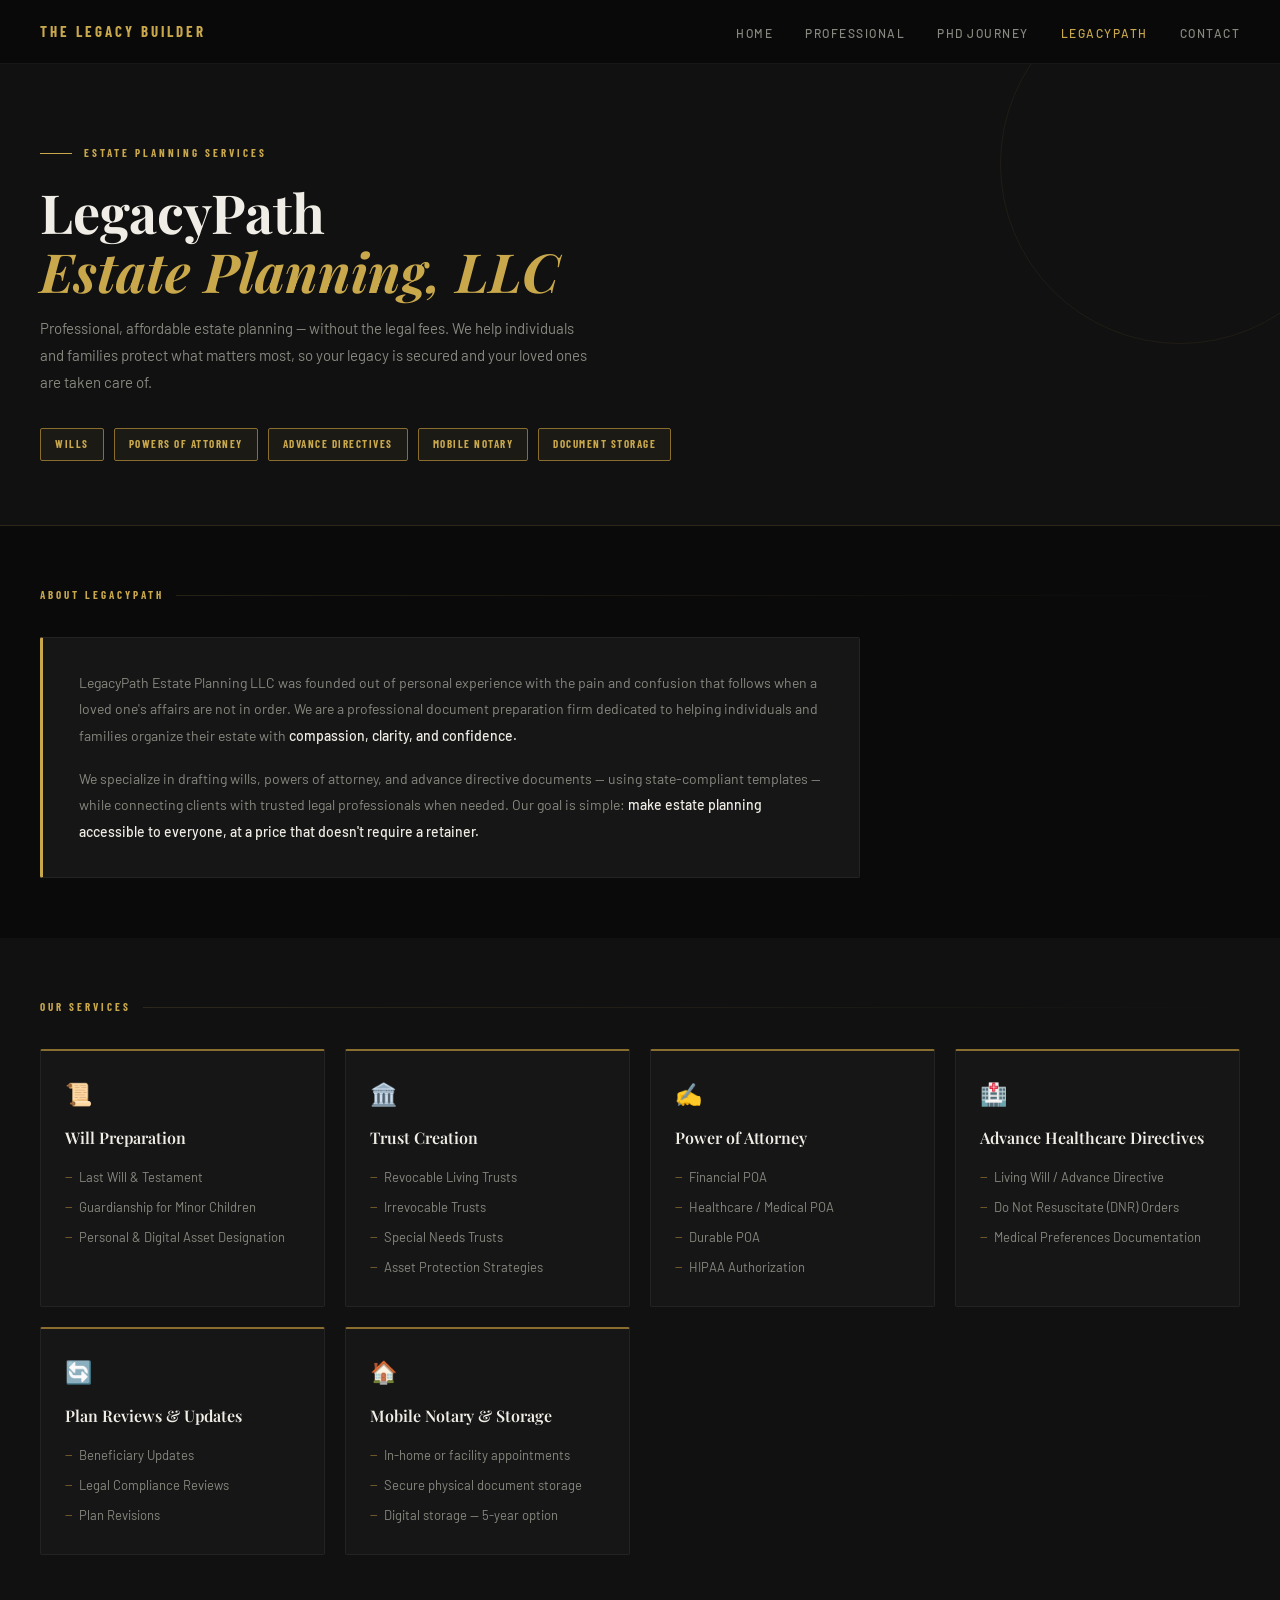
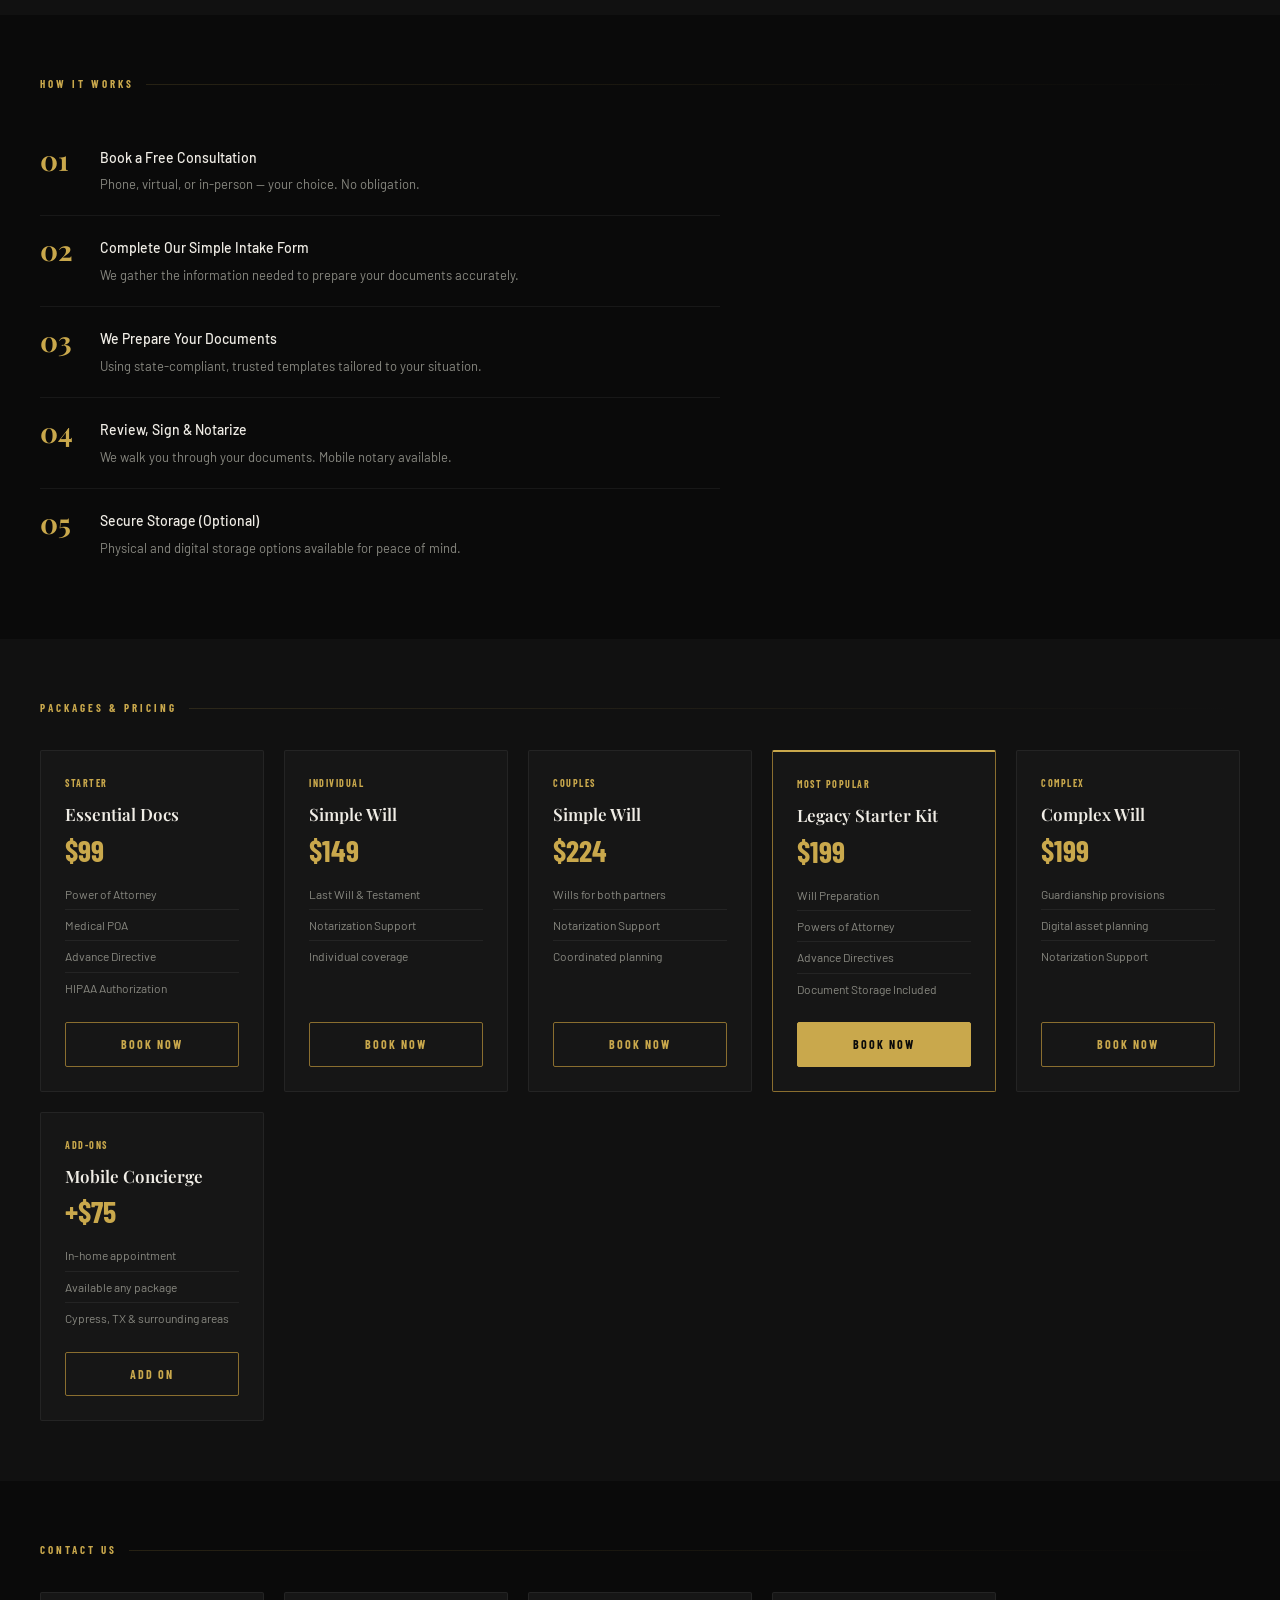
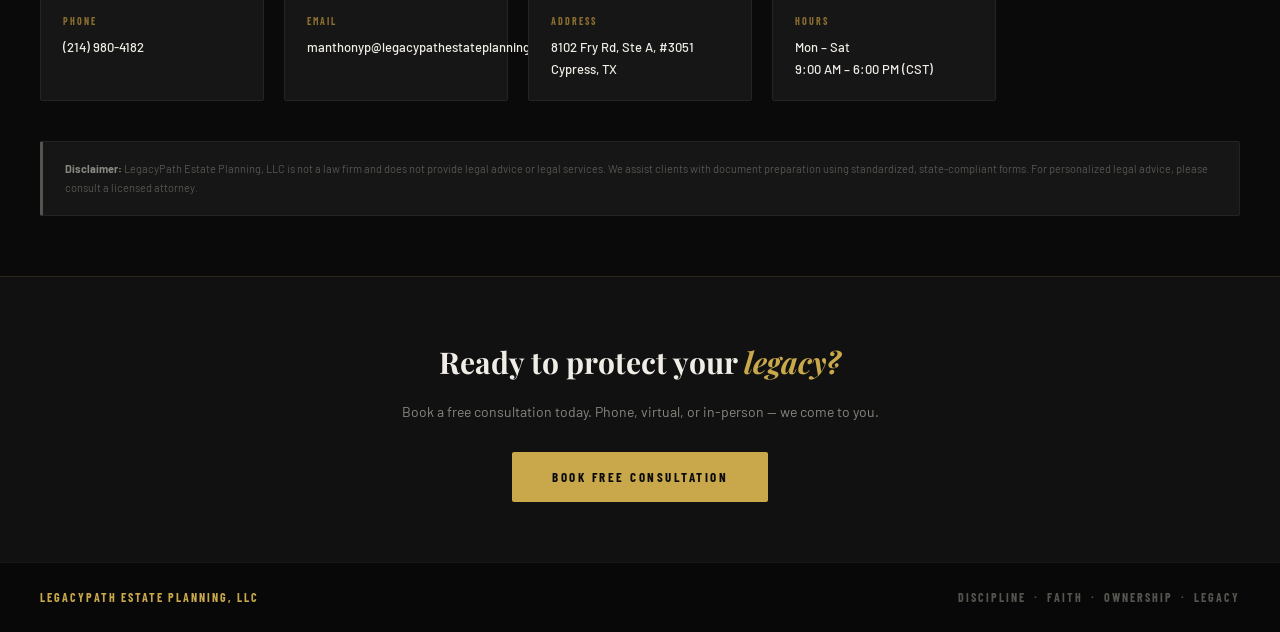
==== legacypath-section.html @ d52eb3ca "Add files via upload" ====
<!DOCTYPE html>
<html lang="en">
<head>
<meta charset="UTF-8"/>
<meta name="viewport" content="width=device-width, initial-scale=1.0"/>
<title>LegacyPath Estate Planning — Michael Parker | The Legacy Builder</title>
<link href="https://fonts.googleapis.com/css2?family=Playfair+Display:ital,wght@0,600;0,700;1,700&family=Barlow:wght@300;400;500;600&family=Barlow+Condensed:wght@500;700&display=swap" rel="stylesheet"/>
<style>
  *, *::before, *::after { box-sizing: border-box; margin: 0; padding: 0; }

  :root {
    --bg: #0A0A0A;
    --bg2: #111111;
    --bg3: #161616;
    --gold: #C9A84C;
    --gold-dim: #8A6E2F;
    --white: #F0EDE6;
    --gray: #888880;
    --gray-dim: #555550;
    --border: rgba(201,168,76,0.15);
    --border-dim: rgba(255,255,255,0.06);
    --green: #1D9E75;
    --blue: #378ADD;
  }

  body {
    background: var(--bg);
    color: var(--white);
    font-family: 'Barlow', sans-serif;
    font-weight: 400;
    line-height: 1.7;
    -webkit-font-smoothing: antialiased;
  }

  /* ── NAV ── */
  nav {
    position: sticky; top: 0; z-index: 100;
    background: rgba(10,10,10,0.96);
    border-bottom: 1px solid var(--border-dim);
    padding: 0 40px;
    display: flex; align-items: center; justify-content: space-between;
    height: 64px;
    backdrop-filter: blur(8px);
  }
  .nav-brand {
    font-family: 'Barlow Condensed', sans-serif;
    font-size: 15px; font-weight: 700;
    letter-spacing: 3px; color: var(--gold);
    text-decoration: none; text-transform: uppercase;
  }
  .nav-links { display: flex; gap: 32px; list-style: none; }
  .nav-links a {
    font-size: 12px; font-weight: 500; letter-spacing: 1.5px;
    text-transform: uppercase; color: var(--gray);
    text-decoration: none; transition: color 0.2s;
  }
  .nav-links a:hover, .nav-links a.active { color: var(--gold); }

  /* ── HERO ── */
  .hero {
    background: var(--bg2);
    border-bottom: 1px solid var(--border);
    padding: 80px 40px 64px;
    position: relative; overflow: hidden;
  }
  .hero::before {
    content: '';
    position: absolute; top: -80px; right: -80px;
    width: 360px; height: 360px; border-radius: 50%;
    border: 1px solid rgba(201,168,76,0.08);
    pointer-events: none;
  }
  .eyebrow {
    display: flex; align-items: center; gap: 12px; margin-bottom: 20px;
  }
  .eyebrow span { display: block; width: 32px; height: 1px; background: var(--gold); }
  .eyebrow p {
    font-family: 'Barlow Condensed', sans-serif;
    font-size: 11px; font-weight: 700;
    letter-spacing: 3px; text-transform: uppercase; color: var(--gold);
  }
  .hero h1 {
    font-family: 'Playfair Display', serif;
    font-size: clamp(32px, 5vw, 54px);
    font-weight: 700; line-height: 1.1;
    color: var(--white); margin-bottom: 14px;
  }
  .hero h1 em { font-style: italic; color: var(--gold); }
  .hero-sub {
    font-size: 15px; color: var(--gray);
    max-width: 560px; margin-bottom: 32px; line-height: 1.8;
  }
  .hero-pills { display: flex; flex-wrap: wrap; gap: 10px; }
  .pill {
    font-family: 'Barlow Condensed', sans-serif;
    font-size: 11px; font-weight: 700;
    letter-spacing: 1.5px; text-transform: uppercase;
    padding: 6px 14px; border-radius: 2px;
    color: var(--gold); border: 1px solid var(--gold-dim);
    background: rgba(201,168,76,0.06);
  }

  /* ── SECTIONS ── */
  .section { padding: 60px 40px; }
  .section-alt { background: var(--bg2); }
  .section-label {
    font-family: 'Barlow Condensed', sans-serif;
    font-size: 11px; font-weight: 700;
    letter-spacing: 3px; text-transform: uppercase;
    color: var(--gold); margin-bottom: 32px;
    display: flex; align-items: center; gap: 12px;
  }
  .section-label::after {
    content: ''; flex: 1; height: 1px;
    background: linear-gradient(to right, var(--border), transparent);
  }

  /* ── ABOUT ── */
  .about-card {
    background: var(--bg3);
    border: 1px solid var(--border-dim);
    border-left: 3px solid var(--gold);
    padding: 32px 36px;
    border-radius: 2px;
    max-width: 820px;
  }
  .about-card p {
    font-size: 14px; color: var(--gray); line-height: 1.9;
    margin-bottom: 16px;
  }
  .about-card p:last-child { margin-bottom: 0; }
  .about-card strong { color: var(--white); font-weight: 500; }

  /* ── SERVICES GRID ── */
  .services-grid {
    display: grid;
    grid-template-columns: repeat(auto-fill, minmax(260px, 1fr));
    gap: 20px;
  }
  .service-card {
    background: var(--bg3);
    border: 1px solid var(--border-dim);
    border-top: 2px solid var(--gold-dim);
    padding: 24px;
    border-radius: 2px;
    transition: border-top-color 0.2s;
  }
  .service-card:hover { border-top-color: var(--gold); }
  .service-icon { font-size: 22px; margin-bottom: 12px; display: block; }
  .service-card h3 {
    font-family: 'Playfair Display', serif;
    font-size: 16px; font-weight: 600;
    color: var(--white); margin-bottom: 10px;
  }
  .service-card ul { list-style: none; }
  .service-card ul li {
    font-size: 13px; color: var(--gray);
    padding: 4px 0 4px 14px;
    position: relative;
  }
  .service-card ul li::before {
    content: '—'; position: absolute; left: 0;
    color: var(--gold-dim); font-size: 11px;
    top: 6px;
  }

  /* ── HOW IT WORKS ── */
  .steps { display: flex; flex-direction: column; gap: 0; max-width: 680px; }
  .step {
    display: flex; gap: 24px; align-items: flex-start;
    padding: 20px 0;
    border-bottom: 1px solid var(--border-dim);
  }
  .step:last-child { border-bottom: none; }
  .step-num {
    font-family: 'Playfair Display', serif;
    font-size: 28px; font-weight: 700;
    color: var(--gold); min-width: 36px;
    line-height: 1;
  }
  .step-text { }
  .step-title {
    font-size: 14px; font-weight: 500;
    color: var(--white); margin-bottom: 4px;
  }
  .step-desc { font-size: 13px; color: var(--gray); }

  /* ── PACKAGES ── */
  .packages-grid {
    display: grid;
    grid-template-columns: repeat(auto-fill, minmax(220px, 1fr));
    gap: 20px;
  }
  .pkg-card {
    background: var(--bg3);
    border: 1px solid var(--border-dim);
    padding: 24px;
    border-radius: 2px;
    display: flex; flex-direction: column;
  }
  .pkg-card.featured {
    border-color: var(--gold-dim);
    border-top: 2px solid var(--gold);
  }
  .pkg-badge {
    font-family: 'Barlow Condensed', sans-serif;
    font-size: 10px; font-weight: 700;
    letter-spacing: 1.5px; text-transform: uppercase;
    color: var(--gold); margin-bottom: 8px;
  }
  .pkg-name {
    font-family: 'Playfair Display', serif;
    font-size: 17px; font-weight: 600;
    color: var(--white); margin-bottom: 6px;
  }
  .pkg-price {
    font-family: 'Barlow Condensed', sans-serif;
    font-size: 30px; font-weight: 700;
    color: var(--gold); line-height: 1;
    margin-bottom: 14px;
  }
  .pkg-price span {
    font-size: 14px; color: var(--gray); font-weight: 400;
  }
  .pkg-list { list-style: none; flex: 1; }
  .pkg-list li {
    font-size: 12px; color: var(--gray);
    padding: 5px 0;
    border-bottom: 1px solid var(--border-dim);
  }
  .pkg-list li:last-child { border-bottom: none; }
  .pkg-btn {
    display: block; margin-top: 18px;
    font-family: 'Barlow Condensed', sans-serif;
    font-size: 12px; font-weight: 700;
    letter-spacing: 2px; text-transform: uppercase;
    text-align: center; padding: 11px;
    text-decoration: none; border-radius: 2px;
    transition: opacity 0.2s;
  }
  .pkg-btn-outline {
    color: var(--gold); border: 1px solid var(--gold-dim);
    background: transparent;
  }
  .pkg-btn-filled {
    color: var(--bg); background: var(--gold); border: 1px solid var(--gold);
  }
  .pkg-btn:hover { opacity: 0.8; }

  /* ── CONTACT INFO ── */
  .contact-grid {
    display: grid;
    grid-template-columns: repeat(auto-fill, minmax(220px, 1fr));
    gap: 20px; margin-bottom: 36px;
  }
  .contact-card {
    background: var(--bg3);
    border: 1px solid var(--border-dim);
    padding: 20px 22px;
    border-radius: 2px;
  }
  .contact-label {
    font-family: 'Barlow Condensed', sans-serif;
    font-size: 10px; font-weight: 700;
    letter-spacing: 2px; text-transform: uppercase;
    color: var(--gold-dim); margin-bottom: 6px;
  }
  .contact-val {
    font-size: 13px; color: var(--white); font-weight: 500;
  }
  .contact-val a { color: var(--white); text-decoration: none; }
  .contact-val a:hover { color: var(--gold); }

  /* ── DISCLAIMER ── */
  .disclaimer {
    background: var(--bg3);
    border: 1px solid var(--border-dim);
    border-left: 3px solid var(--gray-dim);
    padding: 18px 22px;
    border-radius: 2px;
    margin-top: 40px;
  }
  .disclaimer p {
    font-size: 11px; color: var(--gray-dim); line-height: 1.7;
  }

  /* ── CTA ── */
  .cta-band {
    background: var(--bg2);
    border-top: 1px solid var(--border);
    padding: 60px 40px;
    text-align: center;
  }
  .cta-band h3 {
    font-family: 'Playfair Display', serif;
    font-size: 30px; color: var(--white); margin-bottom: 12px;
  }
  .cta-band h3 em { font-style: italic; color: var(--gold); }
  .cta-band p { font-size: 14px; color: var(--gray); margin-bottom: 28px; }
  .cta-btn {
    display: inline-block;
    font-family: 'Barlow Condensed', sans-serif;
    font-size: 13px; font-weight: 700;
    letter-spacing: 2.5px; text-transform: uppercase;
    color: var(--bg); background: var(--gold);
    padding: 14px 40px; text-decoration: none;
    border-radius: 2px; transition: opacity 0.2s;
  }
  .cta-btn:hover { opacity: 0.85; }

  /* ── FOOTER ── */
  footer {
    background: #080808;
    border-top: 1px solid var(--border-dim);
    padding: 24px 40px;
    display: flex; justify-content: space-between; align-items: center;
    flex-wrap: wrap; gap: 12px;
  }
  footer p {
    font-family: 'Barlow Condensed', sans-serif;
    font-size: 12px; font-weight: 700;
    letter-spacing: 2px; text-transform: uppercase;
  }
  footer .brand { color: var(--gold); }
  footer .tagline { color: var(--gray-dim); }

  /* ── RESPONSIVE ── */
  @media (max-width: 700px) {
    nav { padding: 0 20px; }
    .nav-links { display: none; }
    .hero, .section, .cta-band, footer { padding-left: 20px; padding-right: 20px; }
  }

  /* ── FADE IN ── */
  .fade-in { opacity: 0; transform: translateY(16px); transition: opacity 0.5s ease, transform 0.5s ease; }
  .fade-in.visible { opacity: 1; transform: translateY(0); }
</style>
</head>
<body>

<!-- NAV -->
<nav>
  <a class="nav-brand" href="https://www.mpthelegacybuilder.com">The Legacy Builder</a>
  <ul class="nav-links">
    <li><a href="https://www.mpthelegacybuilder.com">Home</a></li>
    <li><a href="professional.html">Professional</a></li>
    <li><a href="phd.html">PhD Journey</a></li>
    <li><a href="#" class="active">LegacyPath</a></li>
    <li><a href="mailto:manthonyp@legacypathestateplanning.com">Contact</a></li>
  </ul>
</nav>

<!-- HERO -->
<section class="hero fade-in">
  <div class="eyebrow">
    <span></span>
    <p>Estate Planning Services</p>
  </div>
  <h1>LegacyPath<br><em>Estate Planning, LLC</em></h1>
  <p class="hero-sub">
    Professional, affordable estate planning — without the legal fees. We help individuals and families protect what matters most, so your legacy is secured and your loved ones are taken care of.
  </p>
  <div class="hero-pills">
    <span class="pill">Wills</span>
    <span class="pill">Powers of Attorney</span>
    <span class="pill">Advance Directives</span>
    <span class="pill">Mobile Notary</span>
    <span class="pill">Document Storage</span>
  </div>
</section>

<!-- ABOUT -->
<section class="section fade-in">
  <div class="section-label">About LegacyPath</div>
  <div class="about-card">
    <p>LegacyPath Estate Planning LLC was founded out of personal experience with the pain and confusion that follows when a loved one's affairs are not in order. We are a professional document preparation firm dedicated to helping individuals and families organize their estate with <strong>compassion, clarity, and confidence.</strong></p>
    <p>We specialize in drafting wills, powers of attorney, and advance directive documents — using state-compliant templates — while connecting clients with trusted legal professionals when needed. Our goal is simple: <strong>make estate planning accessible to everyone, at a price that doesn't require a retainer.</strong></p>
  </div>
</section>

<!-- SERVICES -->
<section class="section section-alt fade-in">
  <div class="section-label">Our Services</div>
  <div class="services-grid">

    <div class="service-card">
      <span class="service-icon">📜</span>
      <h3>Will Preparation</h3>
      <ul>
        <li>Last Will & Testament</li>
        <li>Guardianship for Minor Children</li>
        <li>Personal & Digital Asset Designation</li>
      </ul>
    </div>

    <div class="service-card">
      <span class="service-icon">🏛️</span>
      <h3>Trust Creation</h3>
      <ul>
        <li>Revocable Living Trusts</li>
        <li>Irrevocable Trusts</li>
        <li>Special Needs Trusts</li>
        <li>Asset Protection Strategies</li>
      </ul>
    </div>

    <div class="service-card">
      <span class="service-icon">✍️</span>
      <h3>Power of Attorney</h3>
      <ul>
        <li>Financial POA</li>
        <li>Healthcare / Medical POA</li>
        <li>Durable POA</li>
        <li>HIPAA Authorization</li>
      </ul>
    </div>

    <div class="service-card">
      <span class="service-icon">🏥</span>
      <h3>Advance Healthcare Directives</h3>
      <ul>
        <li>Living Will / Advance Directive</li>
        <li>Do Not Resuscitate (DNR) Orders</li>
        <li>Medical Preferences Documentation</li>
      </ul>
    </div>

    <div class="service-card">
      <span class="service-icon">🔄</span>
      <h3>Plan Reviews & Updates</h3>
      <ul>
        <li>Beneficiary Updates</li>
        <li>Legal Compliance Reviews</li>
        <li>Plan Revisions</li>
      </ul>
    </div>

    <div class="service-card">
      <span class="service-icon">🏠</span>
      <h3>Mobile Notary & Storage</h3>
      <ul>
        <li>In-home or facility appointments</li>
        <li>Secure physical document storage</li>
        <li>Digital storage — 5-year option</li>
      </ul>
    </div>

  </div>
</section>

<!-- HOW IT WORKS -->
<section class="section fade-in">
  <div class="section-label">How It Works</div>
  <div class="steps">
    <div class="step">
      <div class="step-num">01</div>
      <div class="step-text">
        <div class="step-title">Book a Free Consultation</div>
        <div class="step-desc">Phone, virtual, or in-person — your choice. No obligation.</div>
      </div>
    </div>
    <div class="step">
      <div class="step-num">02</div>
      <div class="step-text">
        <div class="step-title">Complete Our Simple Intake Form</div>
        <div class="step-desc">We gather the information needed to prepare your documents accurately.</div>
      </div>
    </div>
    <div class="step">
      <div class="step-num">03</div>
      <div class="step-text">
        <div class="step-title">We Prepare Your Documents</div>
        <div class="step-desc">Using state-compliant, trusted templates tailored to your situation.</div>
      </div>
    </div>
    <div class="step">
      <div class="step-num">04</div>
      <div class="step-text">
        <div class="step-title">Review, Sign & Notarize</div>
        <div class="step-desc">We walk you through your documents. Mobile notary available.</div>
      </div>
    </div>
    <div class="step">
      <div class="step-num">05</div>
      <div class="step-text">
        <div class="step-title">Secure Storage (Optional)</div>
        <div class="step-desc">Physical and digital storage options available for peace of mind.</div>
      </div>
    </div>
  </div>
</section>

<!-- PACKAGES -->
<section class="section section-alt fade-in">
  <div class="section-label">Packages & Pricing</div>
  <div class="packages-grid">

    <div class="pkg-card">
      <div class="pkg-badge">Starter</div>
      <div class="pkg-name">Essential Docs</div>
      <div class="pkg-price">$99</div>
      <ul class="pkg-list">
        <li>Power of Attorney</li>
        <li>Medical POA</li>
        <li>Advance Directive</li>
        <li>HIPAA Authorization</li>
      </ul>
      <a href="mailto:manthonyp@legacypathestateplanning.com?subject=Appointment Request — Essential Docs" class="pkg-btn pkg-btn-outline">Book Now</a>
    </div>

    <div class="pkg-card">
      <div class="pkg-badge">Individual</div>
      <div class="pkg-name">Simple Will</div>
      <div class="pkg-price">$149</div>
      <ul class="pkg-list">
        <li>Last Will & Testament</li>
        <li>Notarization Support</li>
        <li>Individual coverage</li>
      </ul>
      <a href="mailto:manthonyp@legacypathestateplanning.com?subject=Appointment Request — Simple Will Individual" class="pkg-btn pkg-btn-outline">Book Now</a>
    </div>

    <div class="pkg-card">
      <div class="pkg-badge">Couples</div>
      <div class="pkg-name">Simple Will</div>
      <div class="pkg-price">$224</div>
      <ul class="pkg-list">
        <li>Wills for both partners</li>
        <li>Notarization Support</li>
        <li>Coordinated planning</li>
      </ul>
      <a href="mailto:manthonyp@legacypathestateplanning.com?subject=Appointment Request — Simple Will Couples" class="pkg-btn pkg-btn-outline">Book Now</a>
    </div>

    <div class="pkg-card featured">
      <div class="pkg-badge">Most Popular</div>
      <div class="pkg-name">Legacy Starter Kit</div>
      <div class="pkg-price">$199</div>
      <ul class="pkg-list">
        <li>Will Preparation</li>
        <li>Powers of Attorney</li>
        <li>Advance Directives</li>
        <li>Document Storage Included</li>
      </ul>
      <a href="mailto:manthonyp@legacypathestateplanning.com?subject=Appointment Request — Legacy Starter Kit" class="pkg-btn pkg-btn-filled">Book Now</a>
    </div>

    <div class="pkg-card">
      <div class="pkg-badge">Complex</div>
      <div class="pkg-name">Complex Will</div>
      <div class="pkg-price">$199</div>
      <ul class="pkg-list">
        <li>Guardianship provisions</li>
        <li>Digital asset planning</li>
        <li>Notarization Support</li>
      </ul>
      <a href="mailto:manthonyp@legacypathestateplanning.com?subject=Appointment Request — Complex Will" class="pkg-btn pkg-btn-outline">Book Now</a>
    </div>

    <div class="pkg-card">
      <div class="pkg-badge">Add-Ons</div>
      <div class="pkg-name">Mobile Concierge</div>
      <div class="pkg-price">+$75</div>
      <ul class="pkg-list">
        <li>In-home appointment</li>
        <li>Available any package</li>
        <li>Cypress, TX & surrounding areas</li>
      </ul>
      <a href="mailto:manthonyp@legacypathestateplanning.com?subject=Appointment Request — Mobile Concierge Add-On" class="pkg-btn pkg-btn-outline">Add On</a>
    </div>

  </div>
</section>

<!-- CONTACT -->
<section class="section fade-in">
  <div class="section-label">Contact Us</div>
  <div class="contact-grid">
    <div class="contact-card">
      <div class="contact-label">Phone</div>
      <div class="contact-val"><a href="tel:2149804182">(214) 980-4182</a></div>
    </div>
    <div class="contact-card">
      <div class="contact-label">Email</div>
      <div class="contact-val"><a href="mailto:manthonyp@legacypathestateplanning.com">manthonyp@legacypathestateplanning.com</a></div>
    </div>
    <div class="contact-card">
      <div class="contact-label">Address</div>
      <div class="contact-val">8102 Fry Rd, Ste A, #3051<br>Cypress, TX</div>
    </div>
    <div class="contact-card">
      <div class="contact-label">Hours</div>
      <div class="contact-val">Mon – Sat<br>9:00 AM – 6:00 PM (CST)</div>
    </div>
  </div>

  <div class="disclaimer">
    <p><strong style="color:var(--gray);">Disclaimer:</strong> LegacyPath Estate Planning, LLC is not a law firm and does not provide legal advice or legal services. We assist clients with document preparation using standardized, state-compliant forms. For personalized legal advice, please consult a licensed attorney.</p>
  </div>
</section>

<!-- CTA -->
<div class="cta-band fade-in">
  <h3>Ready to protect your <em>legacy?</em></h3>
  <p>Book a free consultation today. Phone, virtual, or in-person — we come to you.</p>
  <a class="cta-btn" href="mailto:manthonyp@legacypathestateplanning.com?subject=Free Consultation Request">Book Free Consultation</a>
</div>

<!-- FOOTER -->
<footer>
  <p class="brand">LegacyPath Estate Planning, LLC</p>
  <p class="tagline">Discipline &nbsp;·&nbsp; Faith &nbsp;·&nbsp; Ownership &nbsp;·&nbsp; Legacy</p>
</footer>

<script>
  const observer = new IntersectionObserver((entries) => {
    entries.forEach(e => { if (e.isIntersecting) e.target.classList.add('visible'); });
  }, { threshold: 0.1 });
  document.querySelectorAll('.fade-in').forEach(el => observer.observe(el));
</script>

</body>
</html>
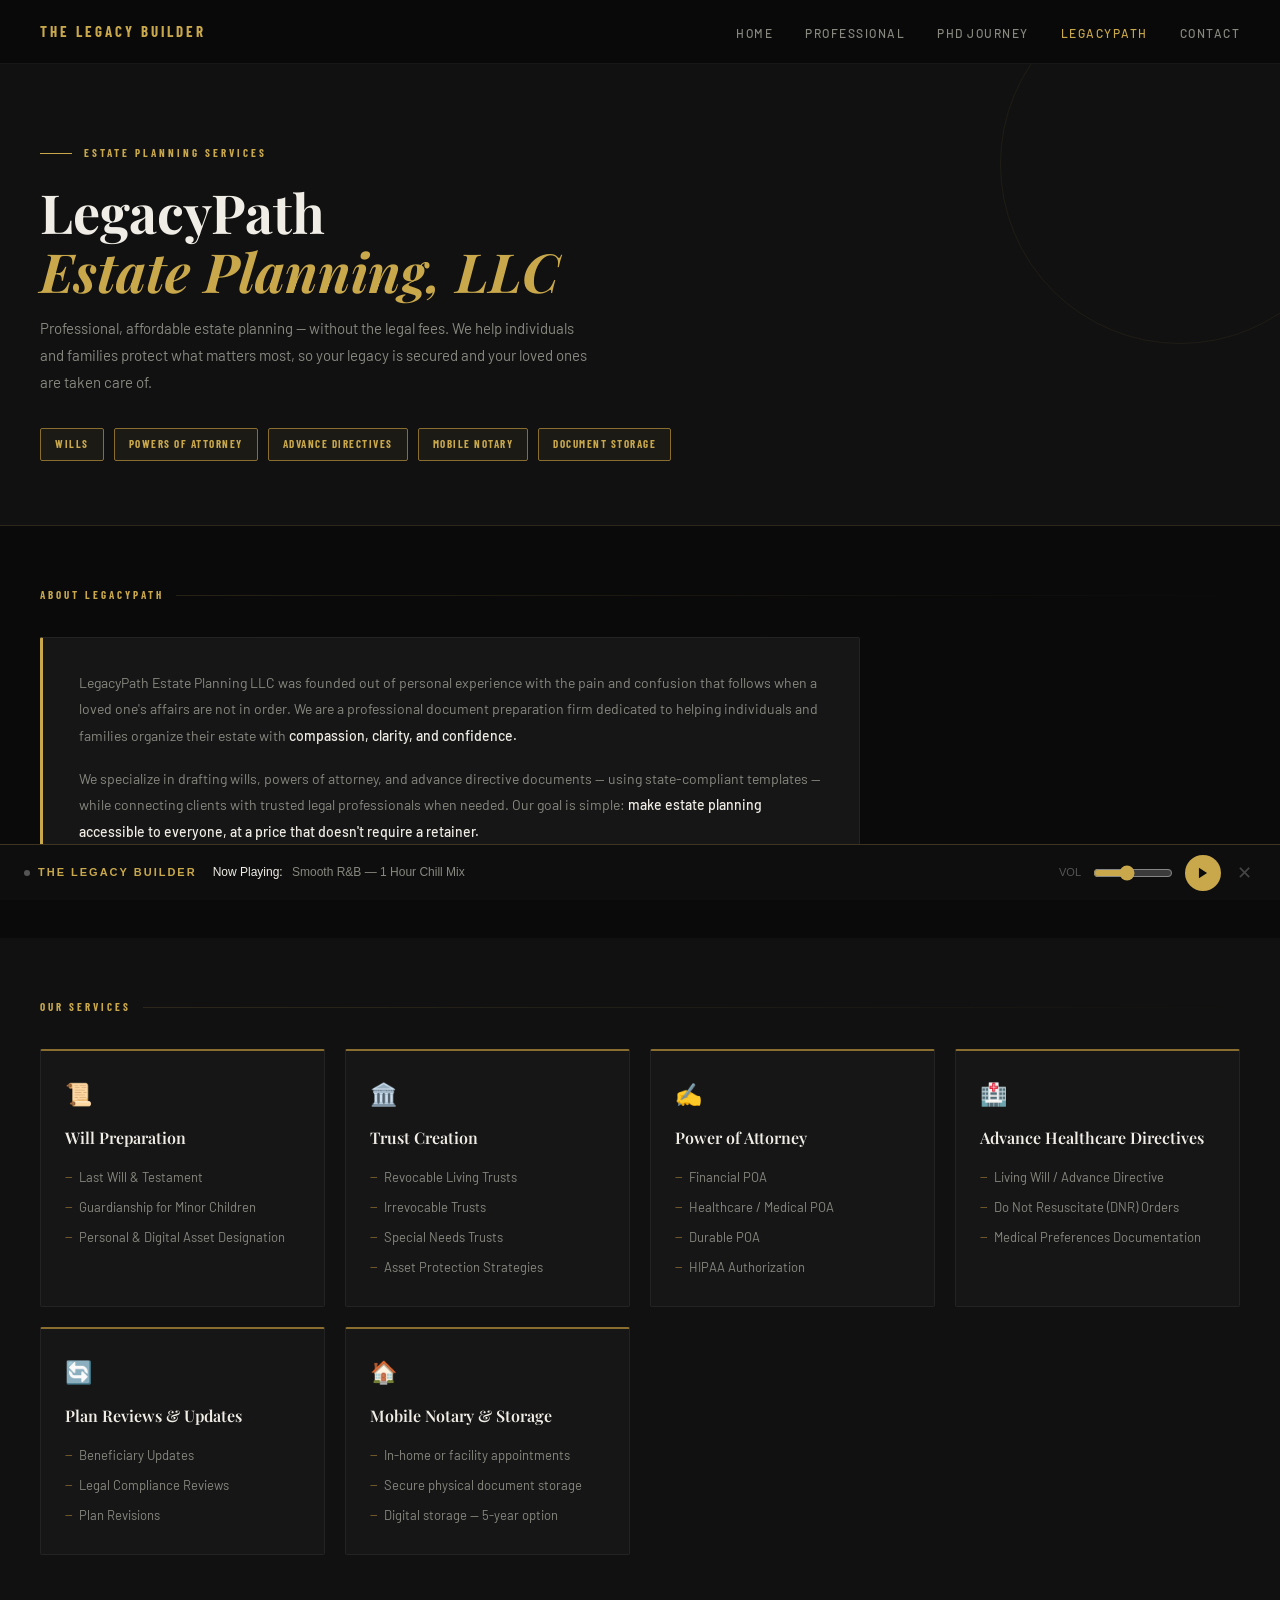
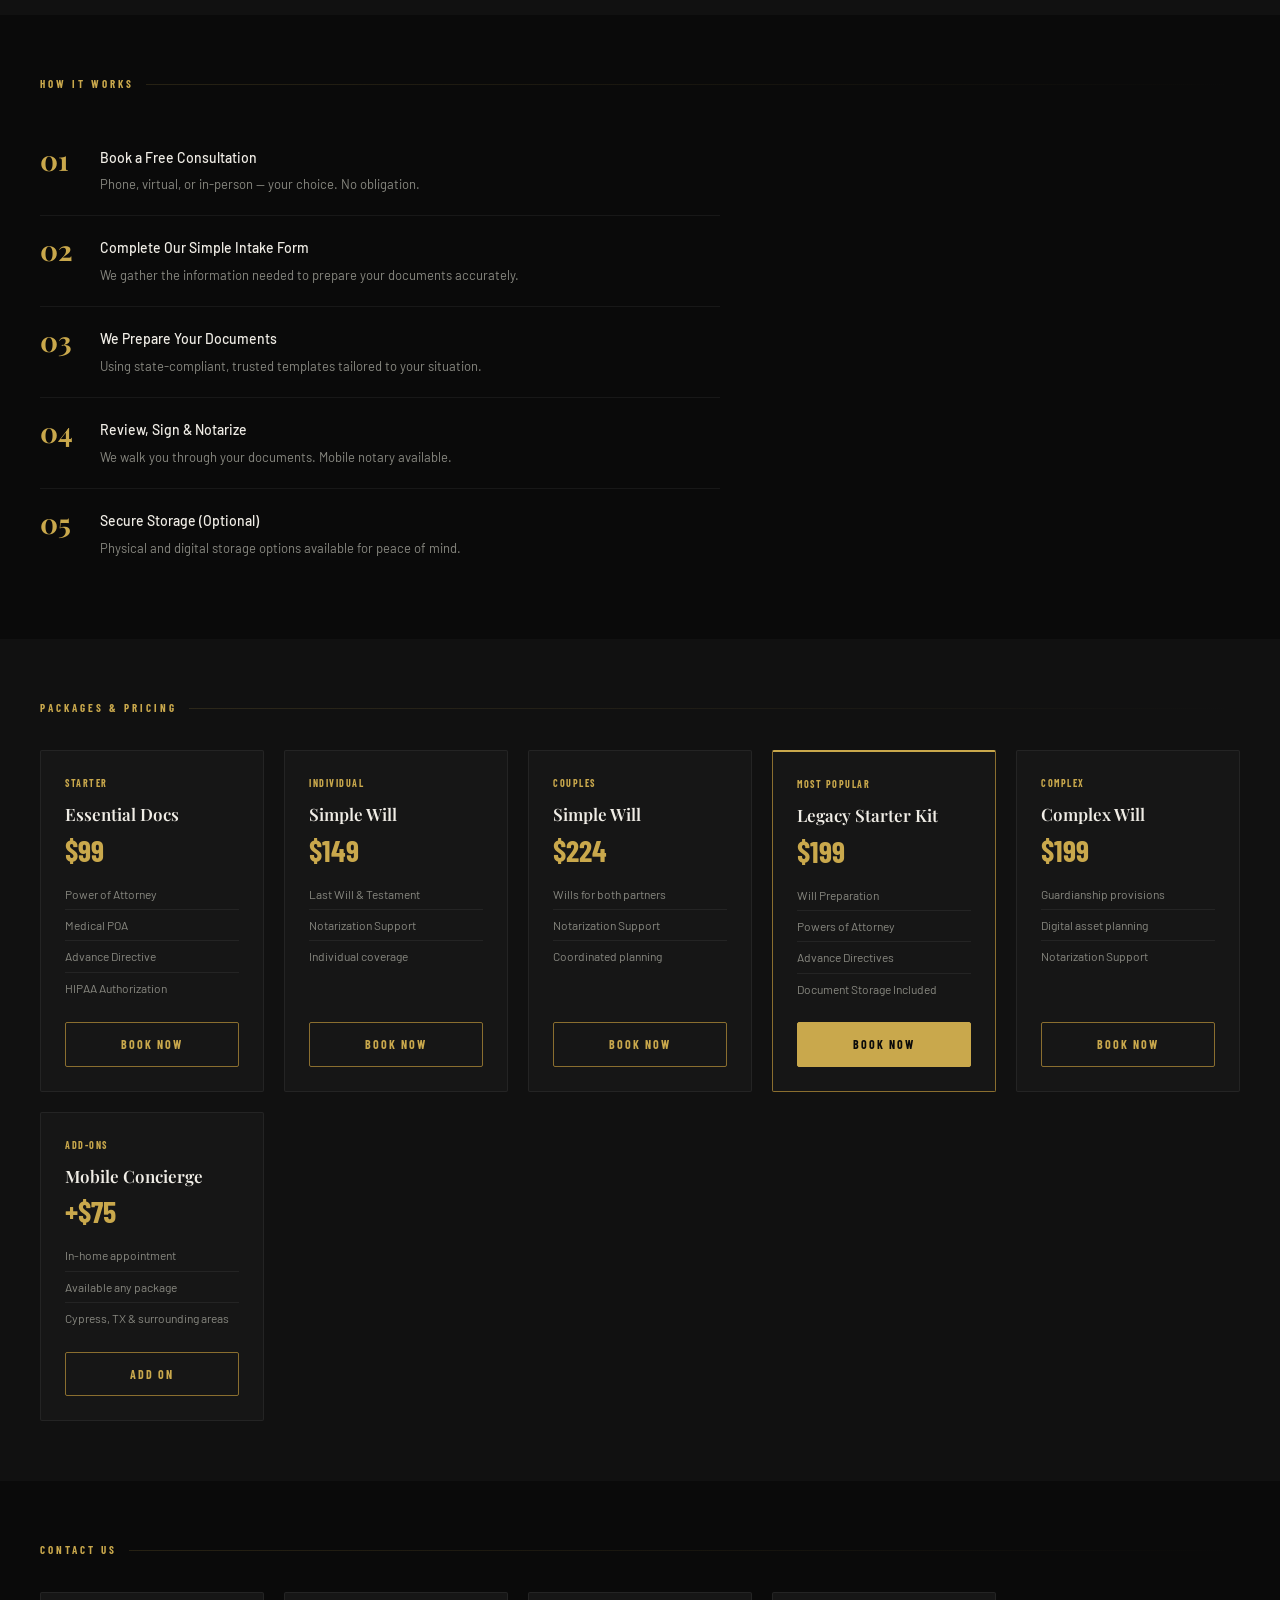
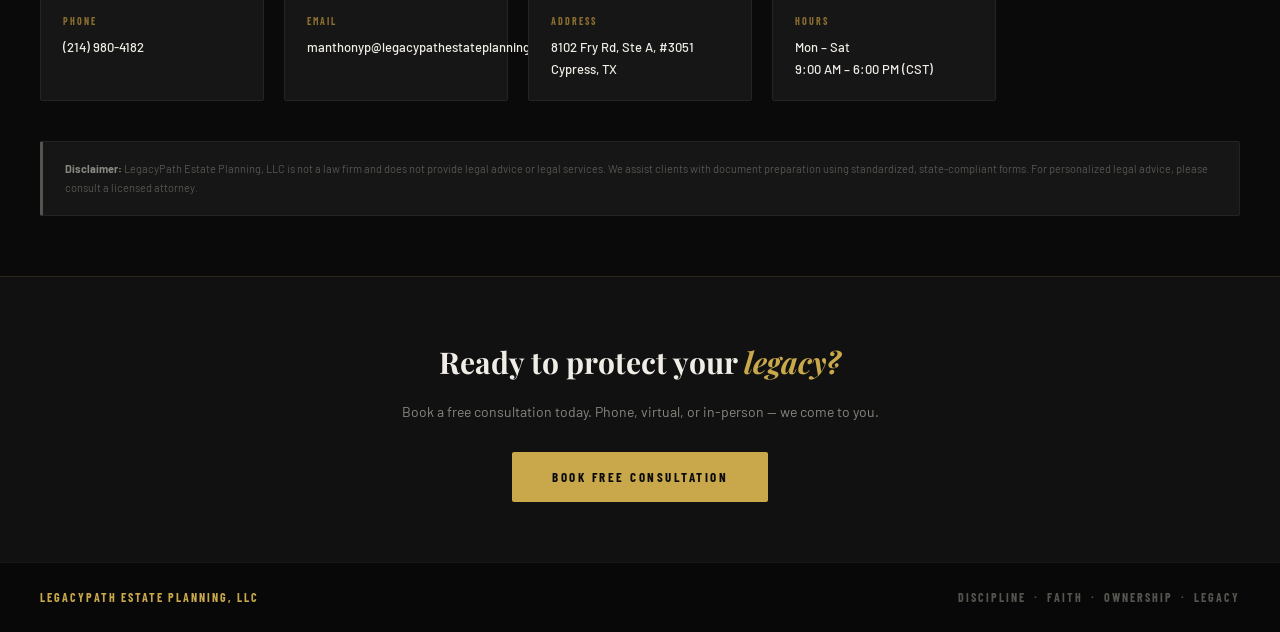
==== commit e3286246: "Update legacypath-section.html" ====
--- a/legacypath-section.html
+++ b/legacypath-section.html
@@ -619,5 +619,160 @@
   document.querySelectorAll('.fade-in').forEach(el => observer.observe(el));
 </script>
 
+<!-- MUSIC PLAYER BAR: START -->
+<style>
+#lp-player {
+  position: fixed; bottom: 0; left: 0; right: 0; z-index: 9999;
+  background: #0E0E0E;
+  border-top: 1px solid rgba(201,168,76,0.25);
+  height: 56px;
+  display: flex; align-items: center;
+  padding: 0 24px; gap: 16px;
+}
+#lp-player .lp-logo {
+  font-family: Arial, sans-serif;
+  font-size: 11px; font-weight: 700;
+  letter-spacing: 2px; text-transform: uppercase;
+  color: #C9A84C; white-space: nowrap;
+  display: flex; align-items: center; gap: 8px;
+}
+#lp-player .lp-logo::before {
+  content: '';
+  display: inline-block;
+  width: 6px; height: 6px; border-radius: 50%;
+  background: #C9A84C;
+  animation: lp-pulse 2s infinite;
+}
+#lp-player .lp-logo.paused::before {
+  animation: none; background: #555;
+}
+@keyframes lp-pulse {
+  0%, 100% { opacity: 1; transform: scale(1); }
+  50%       { opacity: 0.4; transform: scale(0.7); }
+}
+#lp-player .lp-track {
+  flex: 1;
+  font-size: 12px; color: #888880;
+  white-space: nowrap; overflow: hidden; text-overflow: ellipsis;
+  font-family: Arial, sans-serif;
+}
+#lp-player .lp-track strong {
+  color: #F0EDE6; font-weight: 500; margin-right: 6px;
+}
+#lp-player .lp-controls {
+  display: flex; align-items: center; gap: 12px;
+}
+#lp-play-btn {
+  width: 36px; height: 36px; border-radius: 50%;
+  background: #C9A84C; border: none; cursor: pointer;
+  display: flex; align-items: center; justify-content: center;
+  transition: opacity 0.2s; flex-shrink: 0;
+}
+#lp-play-btn:hover { opacity: 0.8; }
+#lp-play-btn svg { width: 14px; height: 14px; fill: #0A0A0A; }
+#lp-vol-label {
+  font-size: 11px; color: #555; font-family: Arial, sans-serif;
+  white-space: nowrap;
+}
+#lp-volume {
+  width: 80px; accent-color: #C9A84C; cursor: pointer;
+}
+#lp-dismiss {
+  background: none; border: none; cursor: pointer;
+  color: #444; font-size: 18px; line-height: 1;
+  padding: 4px; transition: color 0.2s;
+}
+#lp-dismiss:hover { color: #C9A84C; }
+#lp-yt-frame {
+  position: absolute; width: 1px; height: 1px;
+  top: -9999px; left: -9999px; pointer-events: none;
+}
+</style>
+
+<div id="lp-player">
+  <iframe id="lp-yt-frame"
+    src="https://www.youtube.com/embed/4Gwt08kgUOM?enablejsapi=1&autoplay=0&loop=1&playlist=4Gwt08kgUOM&controls=0&modestbranding=1&rel=0"
+    allow="autoplay"
+    frameborder="0">
+  </iframe>
+
+  <div class="lp-logo paused" id="lp-logo">THE LEGACY BUILDER</div>
+
+  <div class="lp-track">
+    <strong>Now Playing:</strong> Smooth R&amp;B — 1 Hour Chill Mix
+  </div>
+
+  <div class="lp-controls">
+    <span id="lp-vol-label">VOL</span>
+    <input type="range" id="lp-volume" min="0" max="100" value="40"/>
+    <button id="lp-play-btn" aria-label="Play / Pause">
+      <svg id="lp-icon-play"  viewBox="0 0 24 24"><polygon points="5,3 19,12 5,21"/></svg>
+      <svg id="lp-icon-pause" viewBox="0 0 24 24" style="display:none;"><rect x="5" y="3" width="4" height="18"/><rect x="15" y="3" width="4" height="18"/></svg>
+    </button>
+    <button id="lp-dismiss" aria-label="Close player" title="Close player">✕</button>
+  </div>
+</div>
+
+<script>
+(function(){
+  var iframe    = document.getElementById('lp-yt-frame');
+  var playBtn   = document.getElementById('lp-play-btn');
+  var iconPlay  = document.getElementById('lp-icon-play');
+  var iconPause = document.getElementById('lp-icon-pause');
+  var volSlider = document.getElementById('lp-volume');
+  var logo      = document.getElementById('lp-logo');
+  var dismiss   = document.getElementById('lp-dismiss');
+  var bar       = document.getElementById('lp-player');
+  var isPlaying = false;
+  var ytReady   = false;
+  var pendingPlay = false;
+  var ytPlayer  = null;
+
+  var tag = document.createElement('script');
+  tag.src = 'https://www.youtube.com/iframe_api';
+  document.head.appendChild(tag);
+
+  window.onYouTubeIframeAPIReady = function(){
+    ytPlayer = new YT.Player('lp-yt-frame', {
+      events: {
+        onReady: function(){
+          ytReady = true;
+          ytPlayer.setVolume(parseInt(volSlider.value));
+          if(pendingPlay){ ytPlayer.playVideo(); }
+        },
+        onStateChange: function(e){
+          if(e.data === YT.PlayerState.PLAYING){
+            isPlaying = true;
+            iconPlay.style.display  = 'none';
+            iconPause.style.display = 'block';
+            logo.classList.remove('paused');
+          } else {
+            isPlaying = false;
+            iconPlay.style.display  = 'block';
+            iconPause.style.display = 'none';
+            logo.classList.add('paused');
+          }
+        }
+      }
+    });
+  };
+
+  playBtn.addEventListener('click', function(){
+    if(!ytReady){ pendingPlay = true; return; }
+    if(isPlaying){ ytPlayer.pauseVideo(); }
+    else { ytPlayer.playVideo(); }
+  });
+
+  volSlider.addEventListener('input', function(){
+    if(ytReady) ytPlayer.setVolume(parseInt(this.value));
+  });
+
+  dismiss.addEventListener('click', function(){
+    if(ytReady && isPlaying) ytPlayer.stopVideo();
+    bar.style.display = 'none';
+  });
+})();
+</script>
+<!-- MUSIC PLAYER BAR: END -->
 </body>
 </html>
